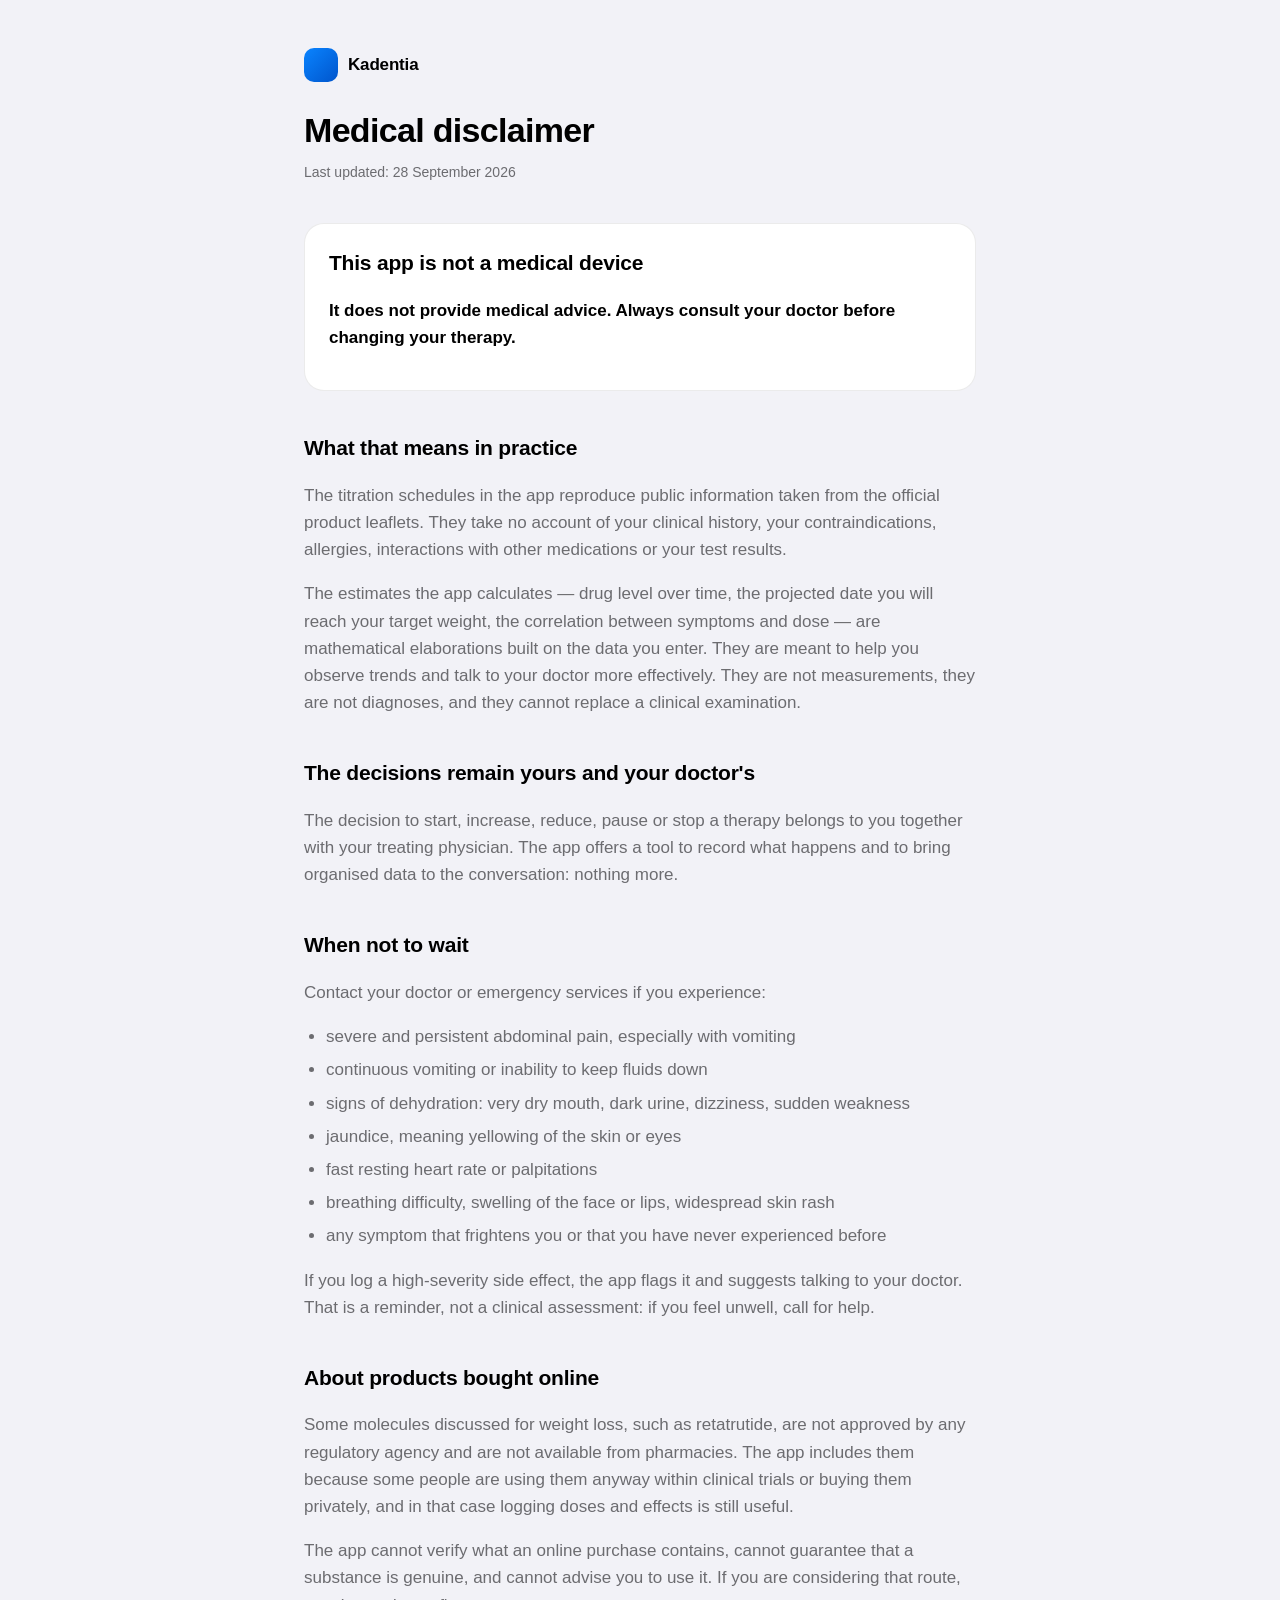
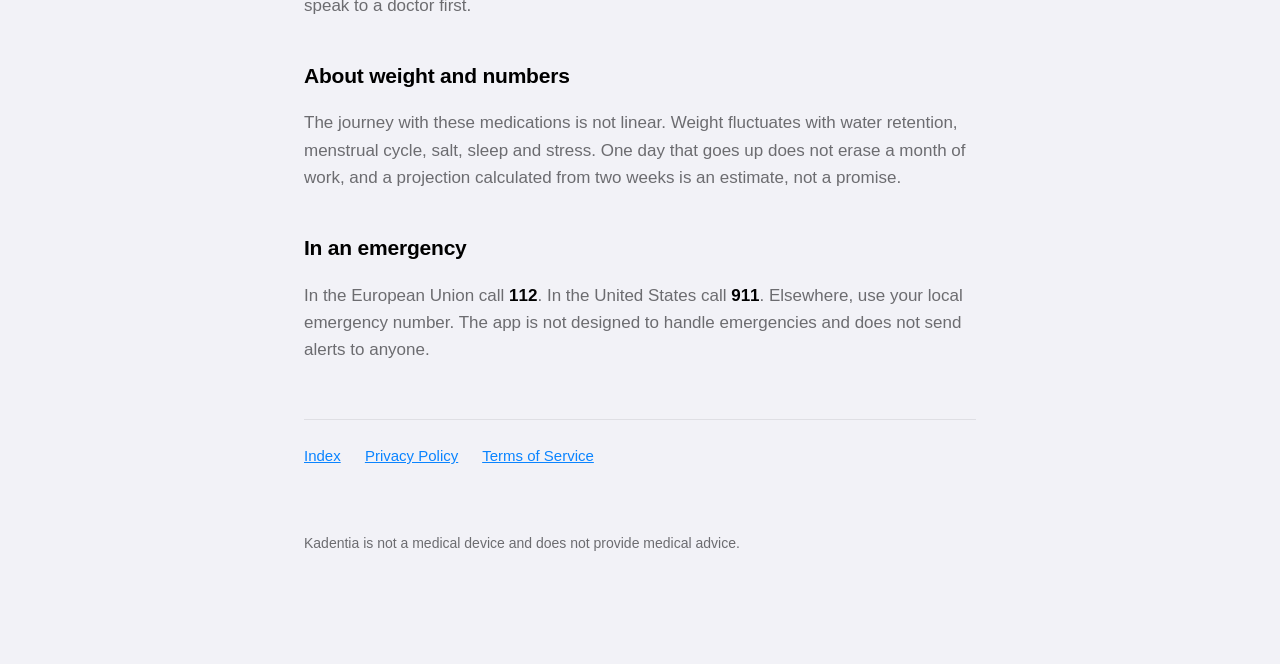
==== disclaimer.en.html @ cd6c2a89 "Pagine legali di Kadentia" ====
<!DOCTYPE html>
<html lang="en">
<head>
<meta charset="utf-8">
<meta name="viewport" content="width=device-width, initial-scale=1">
<title>Medical disclaimer — Kadentia</title>
<meta name="description" content="What Kadentia is not and does not do: the app's medical disclaimer.">
<link rel="stylesheet" href="style.css">
</head>
<body>
<div class="wrap">

  <header>
    <div class="logo"><span class="logo-mark"></span> Kadentia</div>
    <h1>Medical disclaimer</h1>
    <p class="updated">Last updated: 28 September 2026</p>
  </header>

  <div class="card">
    <h2>This app is not a medical device</h2>
    <p class="emphasis">It does not provide medical advice. Always consult your doctor before changing your therapy.</p>
  </div>

  <h2>What that means in practice</h2>
  <p>The titration schedules in the app reproduce public information taken from the official product leaflets. They take no account of your clinical history, your contraindications, allergies, interactions with other medications or your test results.</p>
  <p>The estimates the app calculates — drug level over time, the projected date you will reach your target weight, the correlation between symptoms and dose — are mathematical elaborations built on the data you enter. They are meant to help you observe trends and talk to your doctor more effectively. They are not measurements, they are not diagnoses, and they cannot replace a clinical examination.</p>

  <h2>The decisions remain yours and your doctor's</h2>
  <p>The decision to start, increase, reduce, pause or stop a therapy belongs to you together with your treating physician. The app offers a tool to record what happens and to bring organised data to the conversation: nothing more.</p>

  <h2>When not to wait</h2>
  <p>Contact your doctor or emergency services if you experience:</p>
  <ul>
    <li>severe and persistent abdominal pain, especially with vomiting</li>
    <li>continuous vomiting or inability to keep fluids down</li>
    <li>signs of dehydration: very dry mouth, dark urine, dizziness, sudden weakness</li>
    <li>jaundice, meaning yellowing of the skin or eyes</li>
    <li>fast resting heart rate or palpitations</li>
    <li>breathing difficulty, swelling of the face or lips, widespread skin rash</li>
    <li>any symptom that frightens you or that you have never experienced before</li>
  </ul>
  <p>If you log a high-severity side effect, the app flags it and suggests talking to your doctor. That is a reminder, not a clinical assessment: if you feel unwell, call for help.</p>

  <h2>About products bought online</h2>
  <p>Some molecules discussed for weight loss, such as retatrutide, are not approved by any regulatory agency and are not available from pharmacies. The app includes them because some people are using them anyway within clinical trials or buying them privately, and in that case logging doses and effects is still useful.</p>
  <p>The app cannot verify what an online purchase contains, cannot guarantee that a substance is genuine, and cannot advise you to use it. If you are considering that route, speak to a doctor first.</p>

  <h2>About weight and numbers</h2>
  <p>The journey with these medications is not linear. Weight fluctuates with water retention, menstrual cycle, salt, sleep and stress. One day that goes up does not erase a month of work, and a projection calculated from two weeks is an estimate, not a promise.</p>

  <h2>In an emergency</h2>
  <p>In the European Union call <strong>112</strong>. In the United States call <strong>911</strong>. Elsewhere, use your local emergency number. The app is not designed to handle emergencies and does not send alerts to anyone.</p>

  <nav>
    <a href="index.html">Index</a>
    <a href="privacy.en.html">Privacy Policy</a>
    <a href="terms.en.html">Terms of Service</a>
  </nav>

  <footer>
    <p>Kadentia is not a medical device and does not provide medical advice.</p>
  </footer>

</div>
</body>
</html>
---- style.css ----
/* Titrate — pagine legali.
   Stile sobrio, coerente con l'app: fondo scuro, testo leggibile, misura di
   lettura contenuta. Nessuna risorsa esterna: le pagine si aprono offline. */

:root {
  --background: #0A0A0A;
  --card: #1A1A1A;
  --text: #FFFFFF;
  --text-secondary: #A1A1A6;
  --accent: #0A84FF;
  --accent-dark: #0055CC;
  --border: rgba(255, 255, 255, 0.10);
  --radius: 20px;
}

@media (prefers-color-scheme: light) {
  :root {
    --background: #F2F2F7;
    --card: #FFFFFF;
    --text: #000000;
    --text-secondary: #6C6C70;
    --border: rgba(0, 0, 0, 0.08);
  }
}

* { box-sizing: border-box; }

body {
  margin: 0;
  background: var(--background);
  color: var(--text);
  font: 17px/1.6 -apple-system, BlinkMacSystemFont, "SF Pro Text", "Segoe UI", Roboto, sans-serif;
  -webkit-text-size-adjust: 100%;
}

.wrap { max-width: 720px; margin: 0 auto; padding: 48px 24px 96px; }

header { margin-bottom: 40px; }

.logo {
  display: inline-flex;
  align-items: center;
  gap: 10px;
  margin-bottom: 28px;
  font-weight: 600;
  letter-spacing: -0.01em;
}

.logo-mark {
  width: 34px; height: 34px;
  border-radius: 10px;
  background: linear-gradient(135deg, var(--accent), var(--accent-dark));
}

h1 { font-size: 34px; line-height: 1.2; letter-spacing: -0.02em; margin: 0 0 10px; }
h2 { font-size: 21px; letter-spacing: -0.01em; margin: 40px 0 12px; }
h3 { font-size: 17px; margin: 24px 0 8px; }
p, li { color: var(--text-secondary); }
strong { color: var(--text); }

.updated { font-size: 14px; color: var(--text-secondary); margin: 0; }

.card {
  background: var(--card);
  border: 1px solid var(--border);
  border-radius: var(--radius);
  padding: 22px 24px;
  margin: 24px 0;
}

.card h2, .card h3 { margin-top: 0; }

.emphasis { color: var(--text); font-weight: 600; }

ul { padding-left: 22px; }
li { margin: 6px 0; }

a { color: var(--accent); }

nav { margin-top: 56px; padding-top: 24px; border-top: 1px solid var(--border); font-size: 15px; }
nav a { margin-right: 20px; }

table { width: 100%; border-collapse: collapse; margin: 16px 0; font-size: 15px; }
th, td { text-align: left; padding: 10px 12px; border-bottom: 1px solid var(--border); vertical-align: top; }
th { color: var(--text); font-weight: 600; }
td { color: var(--text-secondary); }

footer { margin-top: 64px; font-size: 14px; color: var(--text-secondary); }
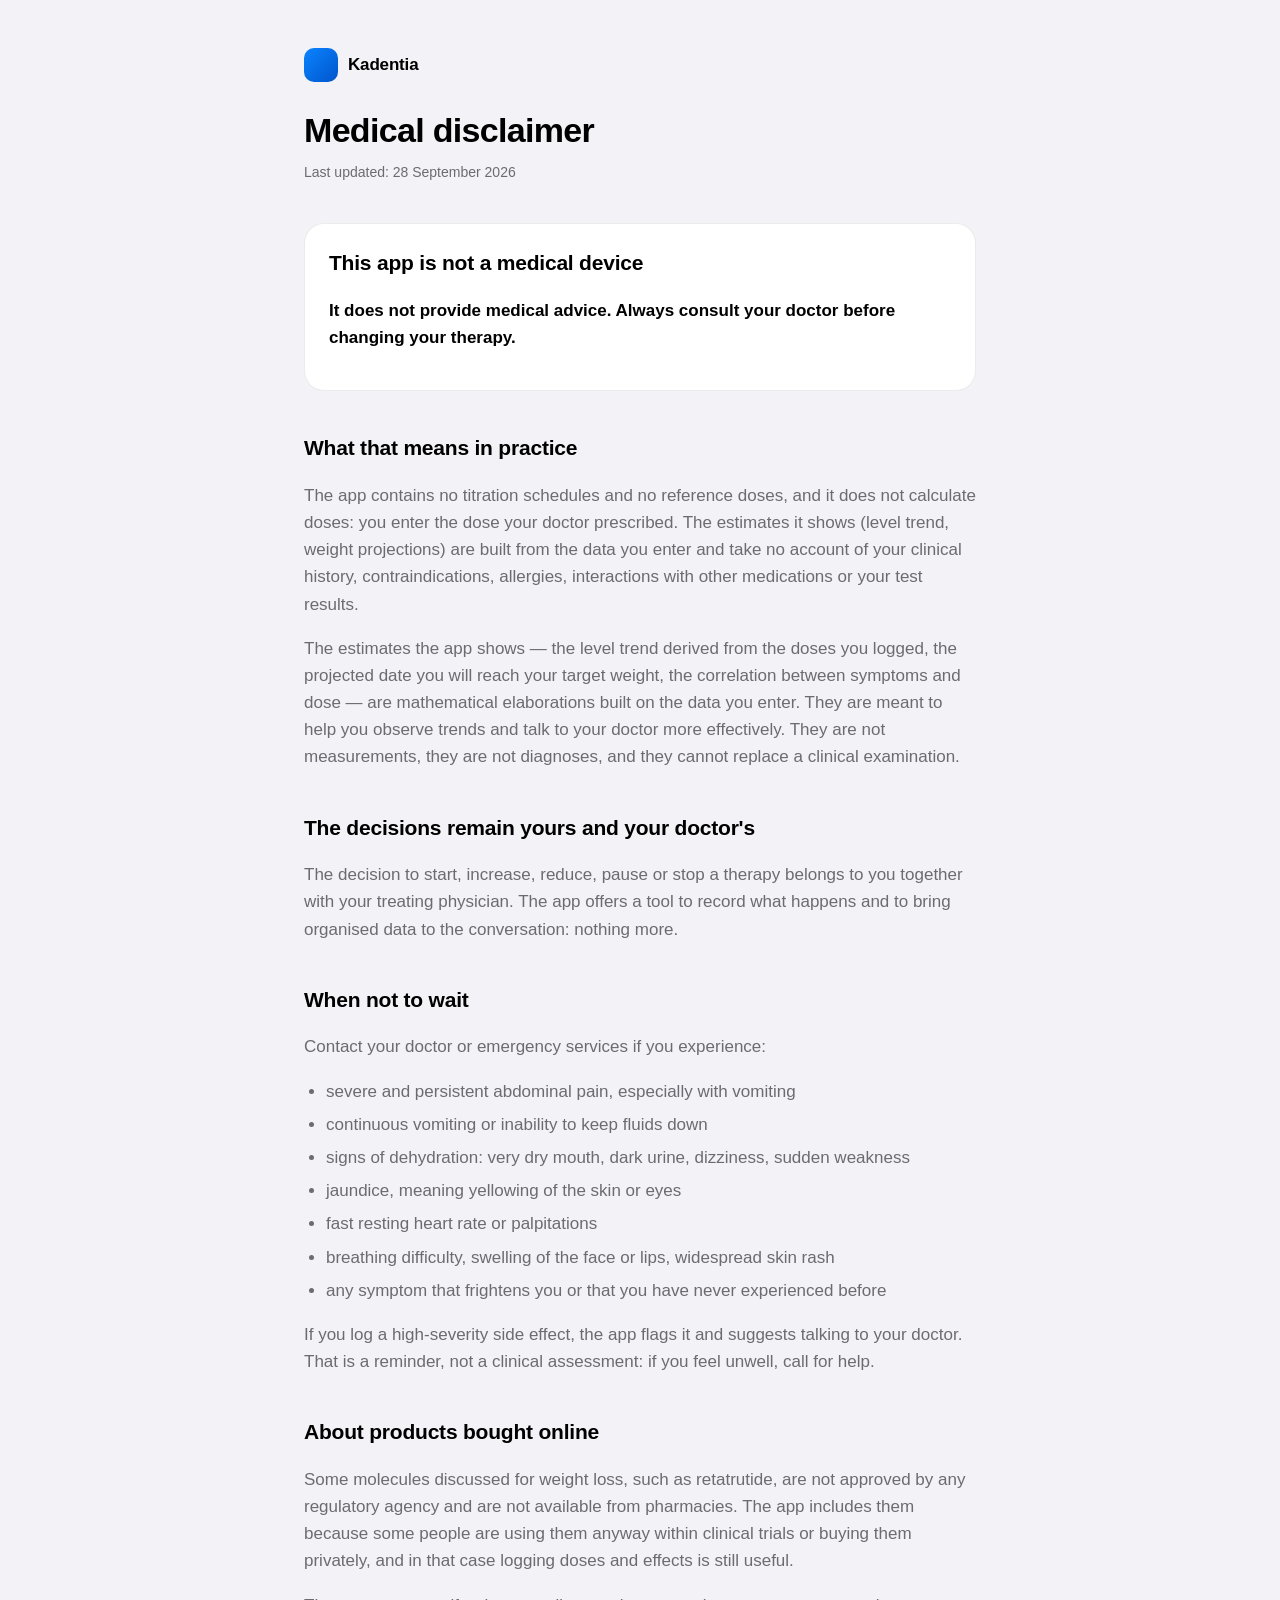
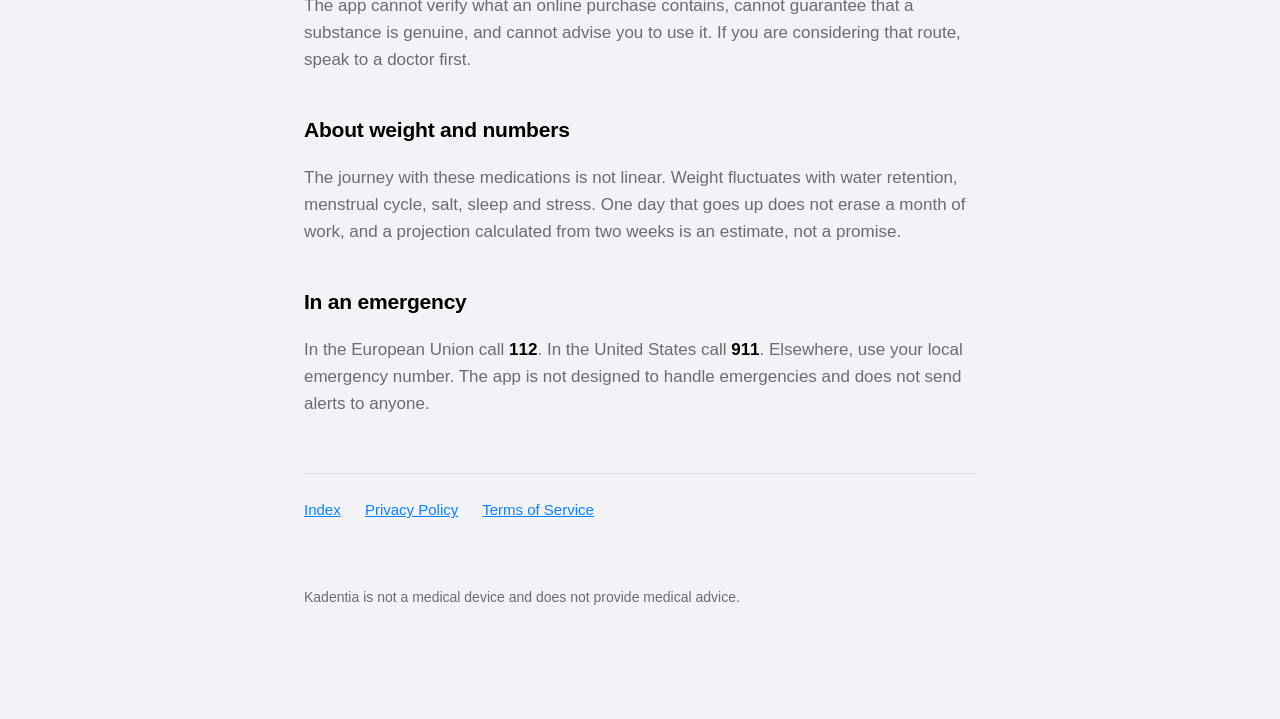
==== commit bb32d74e: "Pagine legali: l'app non contiene schemi di titolazione e non calcola dosi (revisione 1.4.2)" ====
--- a/disclaimer.en.html
+++ b/disclaimer.en.html
@@ -22,8 +22,8 @@
   </div>
 
   <h2>What that means in practice</h2>
-  <p>The titration schedules in the app reproduce public information taken from the official product leaflets. They take no account of your clinical history, your contraindications, allergies, interactions with other medications or your test results.</p>
-  <p>The estimates the app calculates — drug level over time, the projected date you will reach your target weight, the correlation between symptoms and dose — are mathematical elaborations built on the data you enter. They are meant to help you observe trends and talk to your doctor more effectively. They are not measurements, they are not diagnoses, and they cannot replace a clinical examination.</p>
+  <p>The app contains no titration schedules and no reference doses, and it does not calculate doses: you enter the dose your doctor prescribed. The estimates it shows (level trend, weight projections) are built from the data you enter and take no account of your clinical history, contraindications, allergies, interactions with other medications or your test results.</p>
+  <p>The estimates the app shows — the level trend derived from the doses you logged, the projected date you will reach your target weight, the correlation between symptoms and dose — are mathematical elaborations built on the data you enter. They are meant to help you observe trends and talk to your doctor more effectively. They are not measurements, they are not diagnoses, and they cannot replace a clinical examination.</p>
 
   <h2>The decisions remain yours and your doctor's</h2>
   <p>The decision to start, increase, reduce, pause or stop a therapy belongs to you together with your treating physician. The app offers a tool to record what happens and to bring organised data to the conversation: nothing more.</p>
